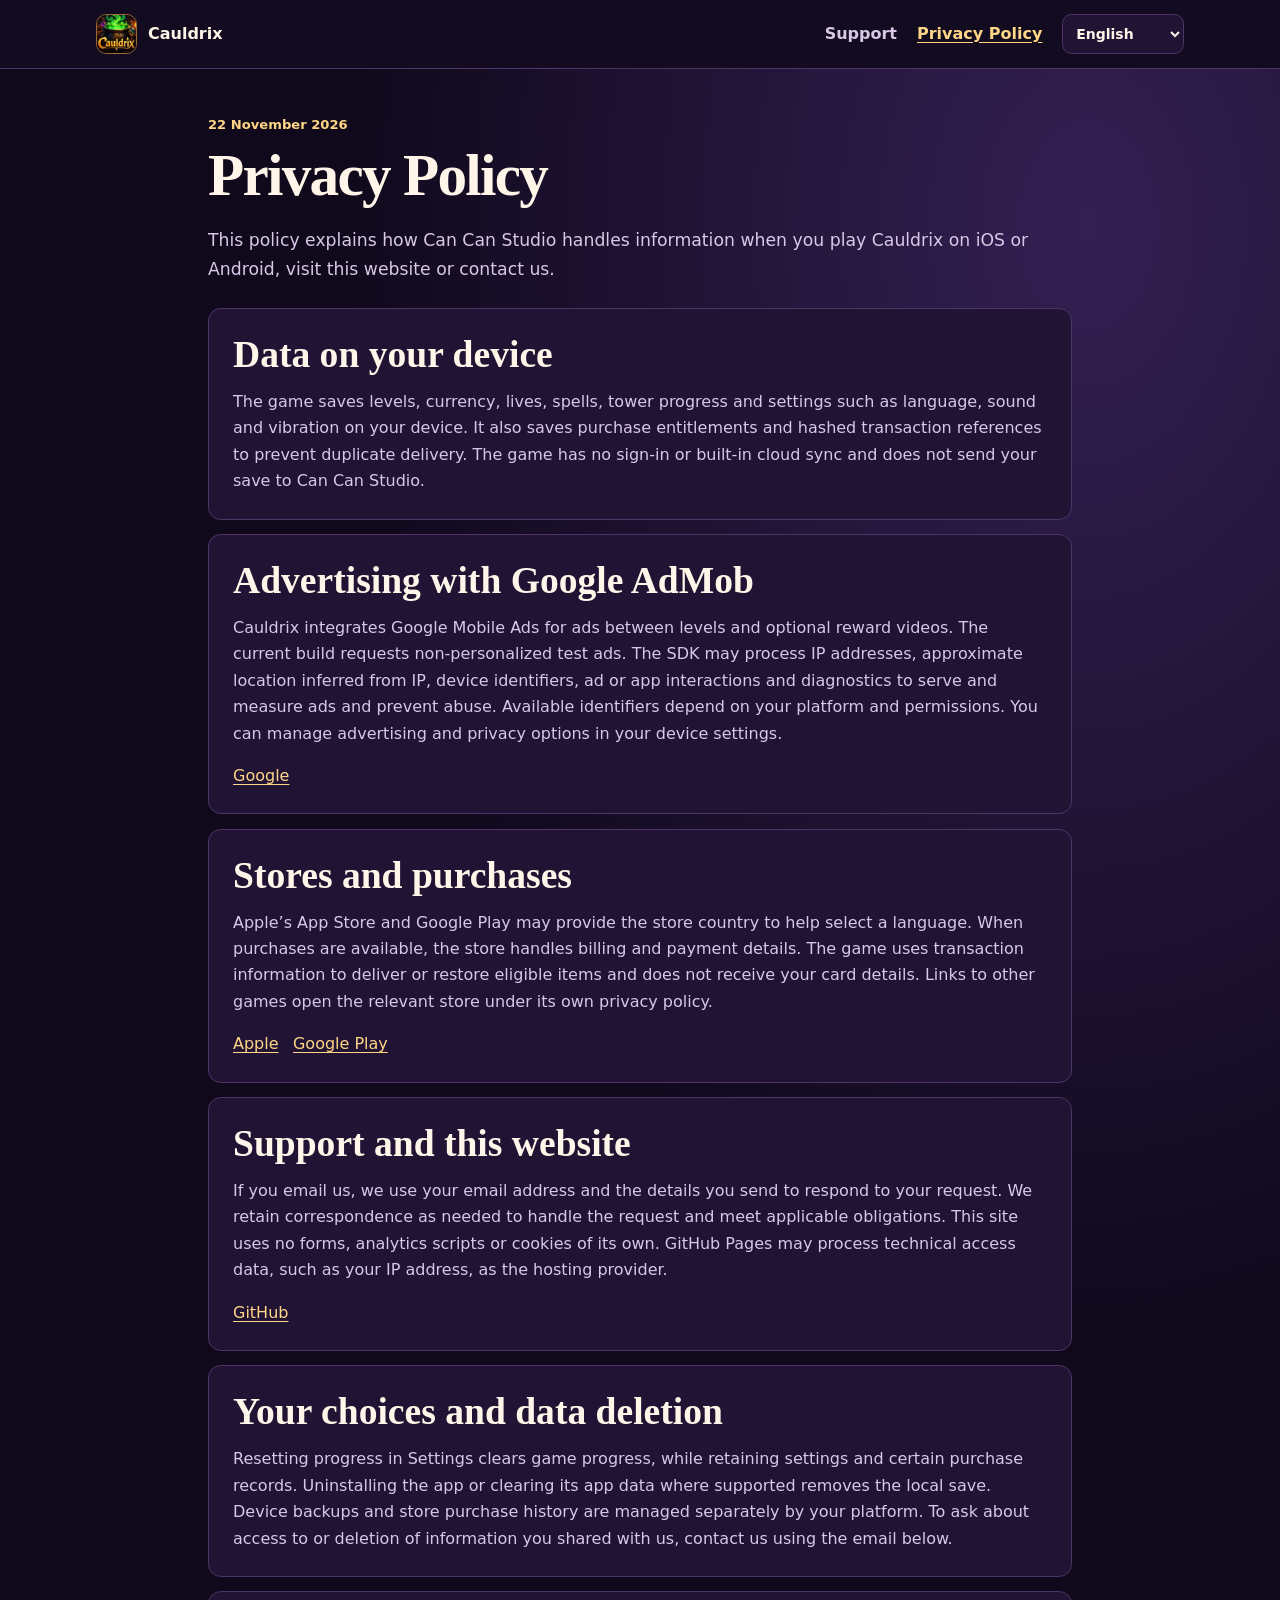
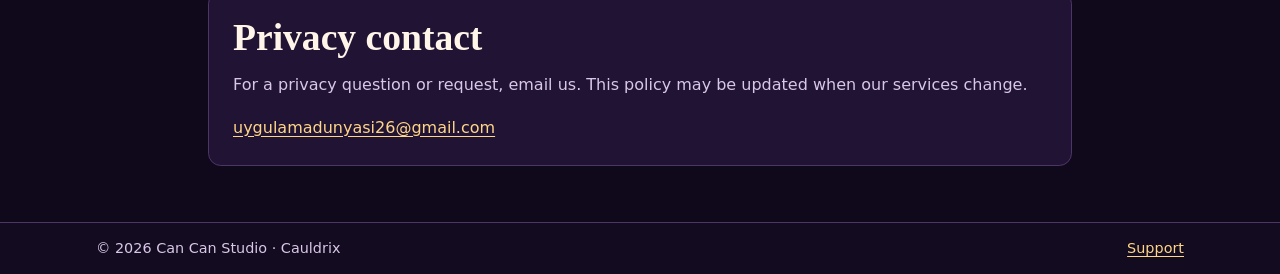
==== privacy.html @ 89f195bd "Add bilingual-friendly Cauldrix support site" ====
<!doctype html>
<html lang="en">
<head>
  <meta charset="utf-8">
  <meta name="viewport" content="width=device-width, initial-scale=1">
  <title>Cauldrix · Privacy Policy</title>
  <meta name="description" content="Privacy information for Cauldrix on iOS and Android and its official website.">
  <link rel="icon" href="app-icon.png" type="image/png">
  <link rel="apple-touch-icon" href="app-icon.png">
  <link rel="stylesheet" href="site.css">
  <script defer src="site.js"></script>
</head>
<body>
  <header>
    <div class="frame bar">
      <a class="brand" href="./"><img src="app-icon.png" width="192" height="192" alt=""><span>Cauldrix</span></a>
      <nav class="nav">
        <a data-link="support" href="./">Support</a> <a data-link="privacy" href="privacy.html" aria-current="page">Privacy Policy</a>
        <select id="language" aria-label="Language" hidden>
          <option lang="en" value="en">English</option>
          <option lang="tr" value="tr">Türkçe</option>
          <option lang="de" value="de">Deutsch</option>
          <option lang="es" value="es">Español</option>
          <option lang="fr" value="fr">Français</option>
          <option lang="pt" value="pt">Português</option>
          <option lang="ru" value="ru">Русский</option>
          <option lang="it" value="it">Italiano</option>
          <option lang="ja" value="ja">日本語</option>
        </select>
      </nav>
    </div>
    <noscript><nav class="frame no-script-languages"><a href="#en" lang="en">English</a> <a href="#tr" lang="tr">Türkçe</a> <a href="#de" lang="de">Deutsch</a> <a href="#es" lang="es">Español</a> <a href="#fr" lang="fr">Français</a> <a href="#pt" lang="pt">Português</a> <a href="#ru" lang="ru">Русский</a> <a href="#it" lang="it">Italiano</a> <a href="#ja" lang="ja">日本語</a></nav></noscript>
  </header>
  <main class="frame">
    <article class="policy" id="en" lang="en" data-language="en" data-title="Cauldrix · Privacy Policy" data-language-label="Language" data-support="Support" data-privacy="Privacy Policy">
      <time class="studio" datetime="2026-11-22">22 November 2026</time>
      <h1>Privacy Policy</h1>
      <p class="policy-intro">This policy explains how Can Can Studio handles information when you play Cauldrix on iOS or Android, visit this website or contact us.</p>
      <div class="policy-stack">
        <section class="card">
          <h2>Data on your device</h2>
          <p>The game saves levels, currency, lives, spells, tower progress and settings such as language, sound and vibration on your device. It also saves purchase entitlements and hashed transaction references to prevent duplicate delivery. The game has no sign-in or built-in cloud sync and does not send your save to Can Can Studio.</p>
        </section>
        <section class="card">
          <h2>Advertising with Google AdMob</h2>
          <p>Cauldrix integrates Google Mobile Ads for ads between levels and optional reward videos. The current build requests non-personalized test ads. The SDK may process IP addresses, approximate location inferred from IP, device identifiers, ad or app interactions and diagnostics to serve and measure ads and prevent abuse. Available identifiers depend on your platform and permissions. You can manage advertising and privacy options in your device settings.</p>
          <ul class="providers"><li><a href="https://policies.google.com/privacy">Google</a></li></ul>
        </section>
        <section class="card">
          <h2>Stores and purchases</h2>
          <p>Apple’s App Store and Google Play may provide the store country to help select a language. When purchases are available, the store handles billing and payment details. The game uses transaction information to deliver or restore eligible items and does not receive your card details. Links to other games open the relevant store under its own privacy policy.</p>
          <ul class="providers"><li><a href="https://www.apple.com/legal/privacy/">Apple</a></li><li><a href="https://policies.google.com/privacy">Google Play</a></li></ul>
        </section>
        <section class="card">
          <h2>Support and this website</h2>
          <p>If you email us, we use your email address and the details you send to respond to your request. We retain correspondence as needed to handle the request and meet applicable obligations. This site uses no forms, analytics scripts or cookies of its own. GitHub Pages may process technical access data, such as your IP address, as the hosting provider.</p>
          <ul class="providers"><li><a href="https://docs.github.com/en/site-policy/privacy-policies/github-general-privacy-statement">GitHub</a></li></ul>
        </section>
        <section class="card">
          <h2>Your choices and data deletion</h2>
          <p>Resetting progress in Settings clears game progress, while retaining settings and certain purchase records. Uninstalling the app or clearing its app data where supported removes the local save. Device backups and store purchase history are managed separately by your platform. To ask about access to or deletion of information you shared with us, contact us using the email below.</p>
        </section>
        <section class="card">
          <h2>Privacy contact</h2>
          <p>For a privacy question or request, email us. This policy may be updated when our services change.</p>
          <p><a href="mailto:uygulamadunyasi26@gmail.com?subject=Cauldrix%20%C2%B7%20Privacy%20Policy">uygulamadunyasi26@gmail.com</a></p>
        </section>
      </div>
    </article>
    <article class="policy" id="tr" lang="tr" data-language="tr" data-title="Cauldrix · Gizlilik Politikası" data-language-label="Dil" data-support="Destek" data-privacy="Gizlilik Politikası">
      <time class="studio" datetime="2026-11-22">22 Kasım 2026</time>
      <h1>Gizlilik Politikası</h1>
      <p class="policy-intro">Bu politika, iOS veya Android’de Cauldrix oynadığında, bu siteyi ziyaret ettiğinde ya da bize ulaştığında Can Can Studio’nun bilgileri nasıl işlediğini açıklar.</p>
      <div class="policy-stack">
        <section class="card">
          <h2>Cihazında saklanan bilgiler</h2>
          <p>Oyun seviyeleri, oyun parasını, canları, büyüleri, kule ilerlemesini ve dil, ses, titreşim gibi ayarları cihazında saklar. Aynı satın alımın iki kez verilmesini önlemek için satın alım haklarını ve özetlenmiş işlem kimliklerini de kaydeder. Oyunda oturum açma veya bulut eşitlemesi yoktur. Oyun kaydın Can Can Studio’ya gönderilmez.</p>
        </section>
        <section class="card">
          <h2>Google AdMob reklamları</h2>
          <p>Cauldrix, seviyeler arası reklamlar ve isteğe bağlı ödüllü videolar için Google Mobile Ads kullanır. Mevcut sürüm kişiselleştirilmemiş test reklamları ister. SDK, reklam sunmak, ölçmek ve kötüye kullanımı önlemek için IP adresini, IP’den tahmin edilen yaklaşık konumu, cihaz tanımlayıcılarını, reklam veya uygulama etkileşimlerini ve tanılama bilgilerini işleyebilir. Kullanılabilen tanımlayıcılar platform ve izinlere bağlıdır. Reklam ve gizlilik seçeneklerini cihaz ayarlarından yönetebilirsin.</p>
          <ul class="providers"><li><a href="https://policies.google.com/privacy">Google</a></li></ul>
        </section>
        <section class="card">
          <h2>Mağazalar ve satın alımlar</h2>
          <p>App Store ve Google Play, dil seçimi için mağaza ülkesini sağlayabilir. Satın alımlar kullanılabilir olduğunda faturalandırma ve ödeme bilgilerini ilgili mağaza işler. Oyun, uygun ürünleri teslim etmek veya geri yüklemek için işlem bilgisini kullanır ve kart bilgilerini almaz. Diğer oyunlara ait bağlantılar, kendi gizlilik politikalarını uygulayan ilgili mağazayı açar.</p>
          <ul class="providers"><li><a href="https://www.apple.com/legal/privacy/">Apple</a></li><li><a href="https://policies.google.com/privacy">Google Play</a></li></ul>
        </section>
        <section class="card">
          <h2>Destek ve bu web sitesi</h2>
          <p>Bize e-posta gönderdiğinde, adresini ve ilettiğin bilgileri talebine yanıt vermek için kullanırız. Yazışmaları talebi ele almak ve geçerli yükümlülükleri yerine getirmek için gerektiği sürece saklarız. Sitede bize ait form, analiz betiği veya çerez yoktur. Barındırma sağlayıcısı GitHub Pages, IP adresi gibi teknik erişim verilerini işleyebilir.</p>
          <ul class="providers"><li><a href="https://docs.github.com/en/site-policy/privacy-policies/github-general-privacy-statement">GitHub</a></li></ul>
        </section>
        <section class="card">
          <h2>Seçeneklerin ve verilerin silinmesi</h2>
          <p>Ayarlar’dan ilerlemeyi sıfırlamak oyun ilerlemesini siler. Ayarlar ve bazı satın alım kayıtları korunur. Uygulamayı kaldırmak veya desteklenen cihazlarda uygulama verilerini temizlemek yerel kaydı kaldırır. Cihaz yedekleri ve mağaza satın alım geçmişi platform tarafından ayrı yönetilir. Bize ilettiğin verilere erişmek ya da bunların silinmesini istemek için aşağıdaki adrese yazabilirsin.</p>
        </section>
        <section class="card">
          <h2>Gizlilik iletişimi</h2>
          <p>Gizlilikle ilgili soru ve taleplerini e-postayla iletebilirsin. Hizmetler değiştiğinde politikayı güncelleyebiliriz.</p>
          <p><a href="mailto:uygulamadunyasi26@gmail.com?subject=Cauldrix%20%C2%B7%20Gizlilik%20Politikas%C4%B1">uygulamadunyasi26@gmail.com</a></p>
        </section>
      </div>
    </article>
    <article class="policy" id="de" lang="de" data-language="de" data-title="Cauldrix · Datenschutzerklärung" data-language-label="Sprache" data-support="Support" data-privacy="Datenschutzerklärung">
      <time class="studio" datetime="2026-11-22">22. November 2026</time>
      <h1>Datenschutzerklärung</h1>
      <p class="policy-intro">Diese Erklärung beschreibt, wie Can Can Studio Informationen verarbeitet, wenn du Cauldrix für iOS oder Android nutzt, diese Website besuchst oder uns kontaktierst.</p>
      <div class="policy-stack">
        <section class="card">
          <h2>Daten auf deinem Gerät</h2>
          <p>Das Spiel speichert Level, Spielwährung, Leben, Zauber, Turmfortschritt und Einstellungen wie Sprache, Ton und Vibration auf deinem Gerät. Kaufberechtigungen und als Hash gespeicherte Transaktionskennungen verhindern doppelte Gutschriften. Das Spiel bietet keine Anmeldung oder Cloud-Synchronisation und übermittelt deinen Spielstand nicht an Can Can Studio.</p>
        </section>
        <section class="card">
          <h2>Werbung mit Google AdMob</h2>
          <p>Cauldrix nutzt Google Mobile Ads für Werbung zwischen Leveln und freiwillige Belohnungsvideos. Die aktuelle Version fordert nicht personalisierte Testanzeigen an. Das SDK kann IP-Adressen, daraus abgeleitete ungefähre Standorte, Gerätekennungen, Werbe- und App-Interaktionen sowie Diagnosedaten verarbeiten, um Werbung bereitzustellen, zu messen und Missbrauch zu verhindern. Verfügbare Kennungen hängen von Plattform und Berechtigungen ab. Werbe- und Datenschutzoptionen findest du in den Geräteeinstellungen.</p>
          <ul class="providers"><li><a href="https://policies.google.com/privacy">Google</a></li></ul>
        </section>
        <section class="card">
          <h2>Stores und Käufe</h2>
          <p>Apple App Store und Google Play können das Store-Land für die Sprachauswahl bereitstellen. Wenn Käufe verfügbar sind, verarbeitet der jeweilige Store Abrechnung und Zahlungsdaten. Das Spiel nutzt Transaktionsdaten zur Bereitstellung oder Wiederherstellung berechtigter Artikel und erhält keine Kartendaten. Links zu anderen Spielen öffnen den jeweiligen Store, für den eigene Datenschutzbestimmungen gelten.</p>
          <ul class="providers"><li><a href="https://www.apple.com/legal/privacy/">Apple</a></li><li><a href="https://policies.google.com/privacy">Google Play</a></li></ul>
        </section>
        <section class="card">
          <h2>Support und diese Website</h2>
          <p>Wenn du uns schreibst, verwenden wir deine E-Mail-Adresse und die übermittelten Angaben, um deine Anfrage zu beantworten. Wir bewahren die Korrespondenz so lange auf, wie es zur Bearbeitung und zur Erfüllung geltender Pflichten erforderlich ist. Diese Website verwendet keine eigenen Formulare, Analyse-Skripte oder Cookies. GitHub Pages kann als Hosting-Anbieter technische Zugriffsdaten wie deine IP-Adresse verarbeiten.</p>
          <ul class="providers"><li><a href="https://docs.github.com/en/site-policy/privacy-policies/github-general-privacy-statement">GitHub</a></li></ul>
        </section>
        <section class="card">
          <h2>Deine Wahlmöglichkeiten und Datenlöschung</h2>
          <p>Das Zurücksetzen in den Einstellungen löscht den Spielfortschritt. Einstellungen und bestimmte Kaufdaten bleiben erhalten. Durch Deinstallation oder, soweit möglich, Löschen der App-Daten wird der lokale Spielstand entfernt. Die Plattform verwaltet Gerätesicherungen und Kaufhistorie getrennt. Wenn du auf Informationen zugreifen möchtest, die du uns gesendet hast, oder um ihre Löschung bitten möchtest, schreib uns an die unten angegebene E-Mail-Adresse.</p>
        </section>
        <section class="card">
          <h2>Datenschutzkontakt</h2>
          <p>Schicke uns Datenschutzfragen und Anfragen per E-Mail. Wenn sich unsere Dienste ändern, können wir diese Erklärung aktualisieren.</p>
          <p><a href="mailto:uygulamadunyasi26@gmail.com?subject=Cauldrix%20%C2%B7%20Datenschutzerkl%C3%A4rung">uygulamadunyasi26@gmail.com</a></p>
        </section>
      </div>
    </article>
    <article class="policy" id="es" lang="es" data-language="es" data-title="Cauldrix · Política de privacidad" data-language-label="Idioma" data-support="Soporte" data-privacy="Política de privacidad">
      <time class="studio" datetime="2026-11-22">22 de noviembre de 2026</time>
      <h1>Política de privacidad</h1>
      <p class="policy-intro">Esta política explica cómo Can Can Studio trata la información cuando juegas a Cauldrix en iOS o Android, visitas este sitio o nos escribes.</p>
      <div class="policy-stack">
        <section class="card">
          <h2>Datos en tu dispositivo</h2>
          <p>El juego guarda en el dispositivo los niveles, la moneda, las vidas, los hechizos, el progreso de la torre y ajustes como el idioma, el sonido y la vibración. También guarda los derechos de compra y los identificadores de transacción en forma de hash para evitar entregas duplicadas. El juego no ofrece inicio de sesión ni sincronización propia en la nube y no envía tu partida a Can Can Studio.</p>
        </section>
        <section class="card">
          <h2>Publicidad con Google AdMob</h2>
          <p>Cauldrix integra Google Mobile Ads para mostrar anuncios entre niveles y vídeos opcionales con recompensa. La versión actual solicita anuncios de prueba no personalizados. El SDK puede tratar direcciones IP, ubicaciones aproximadas derivadas de la IP, identificadores del dispositivo, interacciones con anuncios o con la app y datos de diagnóstico para ofrecer y medir anuncios y prevenir abusos. Los identificadores disponibles dependen de la plataforma y de los permisos. Puedes gestionar las opciones de publicidad y privacidad en los ajustes del dispositivo.</p>
          <ul class="providers"><li><a href="https://policies.google.com/privacy">Google</a></li></ul>
        </section>
        <section class="card">
          <h2>Tiendas y compras</h2>
          <p>App Store y Google Play pueden proporcionar el país de la tienda para ayudar a elegir el idioma. Cuando hay compras disponibles, la tienda gestiona la facturación y el pago. El juego utiliza información de la transacción para entregar o restaurar los artículos correspondientes y no recibe los datos de tu tarjeta. Los enlaces a otros juegos abren la tienda correspondiente, que aplica su propia política.</p>
          <ul class="providers"><li><a href="https://www.apple.com/legal/privacy/">Apple</a></li><li><a href="https://policies.google.com/privacy">Google Play</a></li></ul>
        </section>
        <section class="card">
          <h2>Soporte y este sitio web</h2>
          <p>Si nos escribes, usamos tu dirección de correo y los datos que nos envías para responder. Conservamos la correspondencia el tiempo necesario para gestionar la solicitud y cumplir las obligaciones aplicables. Este sitio no usa formularios, scripts de análisis ni cookies propios. GitHub Pages puede tratar datos técnicos de acceso, como tu dirección IP, como proveedor de alojamiento.</p>
          <ul class="providers"><li><a href="https://docs.github.com/en/site-policy/privacy-policies/github-general-privacy-statement">GitHub</a></li></ul>
        </section>
        <section class="card">
          <h2>Tus opciones y eliminación de datos</h2>
          <p>Al restablecer el progreso en Ajustes se borra el avance del juego y se conservan los ajustes y ciertos registros de compras. Desinstalar la app o borrar sus datos, cuando el dispositivo lo permite, elimina la partida local. Tu plataforma gestiona por separado las copias de seguridad y el historial de compras. Para solicitar acceso o eliminación de la información que nos enviaste, escríbenos a la dirección indicada abajo.</p>
        </section>
        <section class="card">
          <h2>Contacto de privacidad</h2>
          <p>Envíanos por correo tus preguntas o solicitudes sobre privacidad. Podemos actualizar esta política cuando cambien nuestros servicios.</p>
          <p><a href="mailto:uygulamadunyasi26@gmail.com?subject=Cauldrix%20%C2%B7%20Pol%C3%ADtica%20de%20privacidad">uygulamadunyasi26@gmail.com</a></p>
        </section>
      </div>
    </article>
    <article class="policy" id="fr" lang="fr" data-language="fr" data-title="Cauldrix · Politique de confidentialité" data-language-label="Langue" data-support="Assistance" data-privacy="Politique de confidentialité">
      <time class="studio" datetime="2026-11-22">22 novembre 2026</time>
      <h1>Politique de confidentialité</h1>
      <p class="policy-intro">Cette politique décrit comment Can Can Studio traite les informations lorsque vous jouez à Cauldrix sur iOS ou Android, consultez ce site ou nous contactez.</p>
      <div class="policy-stack">
        <section class="card">
          <h2>Données sur votre appareil</h2>
          <p>Le jeu enregistre les niveaux, la monnaie, les vies, les sorts, la progression dans la tour et les paramètres de langue, de son et de vibration sur votre appareil. Les droits acquis et les références de transaction hachées servent à éviter les livraisons en double. Le jeu n’offre ni connexion à un compte ni synchronisation intégrée dans le cloud. Votre sauvegarde reste sur votre appareil et n’est pas envoyée à Can Can Studio.</p>
        </section>
        <section class="card">
          <h2>Publicité avec Google AdMob</h2>
          <p>Cauldrix utilise Google Mobile Ads pour les publicités entre les niveaux et les vidéos récompensées facultatives. La version actuelle demande des publicités de test non personnalisées. Pour diffuser et mesurer les annonces et prévenir les abus, le SDK peut traiter les adresses IP, la position approximative déduite de l’IP, les identifiants de l’appareil, les interactions avec les annonces ou l’app et les diagnostics. Les identifiants disponibles varient selon la plateforme et les autorisations. Vous pouvez gérer les options de publicité et de confidentialité dans les réglages de l’appareil.</p>
          <ul class="providers"><li><a href="https://policies.google.com/privacy">Google</a></li></ul>
        </section>
        <section class="card">
          <h2>Boutiques et achats</h2>
          <p>L’App Store et Google Play peuvent fournir le pays de la boutique pour aider à choisir la langue. Lorsque les achats sont disponibles, la boutique gère la facturation et le paiement. Le jeu utilise les informations de transaction pour livrer ou restaurer les articles éligibles et ne reçoit pas vos coordonnées bancaires. Les liens vers d’autres jeux ouvrent la boutique concernée, qui applique sa propre politique.</p>
          <ul class="providers"><li><a href="https://www.apple.com/legal/privacy/">Apple</a></li><li><a href="https://policies.google.com/privacy">Google Play</a></li></ul>
        </section>
        <section class="card">
          <h2>Assistance et site web</h2>
          <p>Si vous nous écrivez, nous utilisons votre adresse et les informations transmises pour répondre à votre demande. Nous conservons les échanges le temps nécessaire pour traiter la demande et respecter les obligations applicables. Ce site ne propose pas de formulaire et n’utilise pas de scripts de mesure d’audience ni de cookies propres. GitHub Pages, l’hébergeur, peut traiter des données techniques de connexion, telles que votre adresse IP.</p>
          <ul class="providers"><li><a href="https://docs.github.com/en/site-policy/privacy-policies/github-general-privacy-statement">GitHub</a></li></ul>
        </section>
        <section class="card">
          <h2>Vos choix et suppression des données</h2>
          <p>La réinitialisation dans les paramètres efface la progression et conserve les réglages et certains enregistrements d’achat. La désinstallation de l’app ou l’effacement de ses données, si possible, supprime la sauvegarde locale. La plateforme gère séparément les sauvegardes de l’appareil et l’historique des achats. Pour demander l’accès aux informations transmises ou leur suppression, écrivez à l’adresse ci-dessous.</p>
        </section>
        <section class="card">
          <h2>Contact pour la confidentialité</h2>
          <p>Adressez-nous vos questions ou demandes de confidentialité par e-mail. Cette politique peut évoluer si nos services changent.</p>
          <p><a href="mailto:uygulamadunyasi26@gmail.com?subject=Cauldrix%20%C2%B7%20Politique%20de%20confidentialit%C3%A9">uygulamadunyasi26@gmail.com</a></p>
        </section>
      </div>
    </article>
    <article class="policy" id="pt" lang="pt" data-language="pt" data-title="Cauldrix · Política de Privacidade" data-language-label="Idioma" data-support="Suporte" data-privacy="Política de Privacidade">
      <time class="studio" datetime="2026-11-22">22 de novembro de 2026</time>
      <h1>Política de Privacidade</h1>
      <p class="policy-intro">Esta política explica como o Can Can Studio trata informações quando você joga Cauldrix no iOS ou Android, visita este site ou entra em contato.</p>
      <div class="policy-stack">
        <section class="card">
          <h2>Dados no seu dispositivo</h2>
          <p>O jogo salva fases, moedas, vidas, feitiços, progresso da torre e configurações de idioma, som e vibração no dispositivo. Também registra direitos de compra e identificadores de transação na forma de hash para evitar entregas duplicadas. O jogo não tem login ou sincronização própria na nuvem e não envia seu progresso ao Can Can Studio.</p>
        </section>
        <section class="card">
          <h2>Publicidade com Google AdMob</h2>
          <p>Cauldrix usa o Google Mobile Ads para anúncios entre fases e vídeos premiados opcionais. A versão atual solicita anúncios de teste não personalizados. O SDK pode tratar endereços IP, localização aproximada inferida do IP, identificadores de dispositivos, interações com anúncios ou com o aplicativo e dados de diagnóstico para veicular e medir anúncios e evitar abusos. Os identificadores disponíveis dependem da plataforma e das permissões. As configurações de publicidade e privacidade podem ser gerenciadas no dispositivo.</p>
          <ul class="providers"><li><a href="https://policies.google.com/privacy">Google</a></li></ul>
        </section>
        <section class="card">
          <h2>Lojas e compras</h2>
          <p>A App Store e o Google Play podem fornecer o país da loja para ajudar a escolher o idioma. Quando há compras disponíveis, a loja cuida da cobrança e do pagamento. O jogo usa dados da transação para entregar ou restaurar itens elegíveis e não recebe dados do seu cartão. Links para outros jogos abrem a loja correspondente, que segue sua própria política.</p>
          <ul class="providers"><li><a href="https://www.apple.com/legal/privacy/">Apple</a></li><li><a href="https://policies.google.com/privacy">Google Play</a></li></ul>
        </section>
        <section class="card">
          <h2>Suporte e este site</h2>
          <p>Se você nos enviar um e-mail, usamos seu endereço e os dados enviados para responder à solicitação. Mantemos a correspondência pelo tempo necessário para atender ao pedido e cumprir as obrigações aplicáveis. O site não usa formulários, scripts de análise ou cookies próprios. O GitHub Pages pode tratar dados técnicos de acesso, como o endereço IP, na função de provedor de hospedagem.</p>
          <ul class="providers"><li><a href="https://docs.github.com/en/site-policy/privacy-policies/github-general-privacy-statement">GitHub</a></li></ul>
        </section>
        <section class="card">
          <h2>Suas opções e exclusão de dados</h2>
          <p>Redefinir o progresso nas Configurações apaga o avanço no jogo e preserva as configurações e determinados registros de compras. Desinstalar o jogo ou limpar seus dados, quando possível, remove o salvamento local. Sua plataforma gerencia separadamente backups do dispositivo e histórico de compras. Para solicitar acesso ou exclusão dos dados que você nos enviou, escreva ao endereço abaixo.</p>
        </section>
        <section class="card">
          <h2>Contato sobre privacidade</h2>
          <p>Envie dúvidas ou solicitações sobre privacidade por e-mail. Podemos atualizar a política se nossos serviços mudarem.</p>
          <p><a href="mailto:uygulamadunyasi26@gmail.com?subject=Cauldrix%20%C2%B7%20Pol%C3%ADtica%20de%20Privacidade">uygulamadunyasi26@gmail.com</a></p>
        </section>
      </div>
    </article>
    <article class="policy" id="ru" lang="ru" data-language="ru" data-title="Cauldrix · Политика конфиденциальности" data-language-label="Язык" data-support="Поддержка" data-privacy="Политика конфиденциальности">
      <time class="studio" datetime="2026-11-22">22 ноября 2026 г.</time>
      <h1>Политика конфиденциальности</h1>
      <p class="policy-intro">В этой политике описано, как Can Can Studio обрабатывает информацию, когда вы играете в Cauldrix на iOS или Android, посещаете сайт или пишете нам.</p>
      <div class="policy-stack">
        <section class="card">
          <h2>Данные на вашем устройстве</h2>
          <p>Игра хранит на устройстве уровни, игровую валюту, жизни, заклинания, прогресс в башне, язык, звук и вибрацию. Чтобы не выдавать покупки повторно, она сохраняет права на покупки и хеши идентификаторов транзакций. Игра не требует входа, не имеет встроенной облачной синхронизации и не отправляет ваш прогресс в Can Can Studio.</p>
        </section>
        <section class="card">
          <h2>Реклама Google AdMob</h2>
          <p>Cauldrix использует Google Mobile Ads для рекламы между уровнями и необязательных видео с наградами. Текущая версия запрашивает неперсонализированную тестовую рекламу. Для показа и оценки рекламы, а также предотвращения злоупотреблений SDK может обрабатывать IP-адрес, приблизительное местоположение по IP, идентификаторы устройств, взаимодействия с приложением и рекламой и диагностические данные. Доступность идентификаторов зависит от платформы и разрешений. Рекламные настройки и параметры конфиденциальности можно изменить на устройстве.</p>
          <ul class="providers"><li><a href="https://policies.google.com/privacy">Google</a></li></ul>
        </section>
        <section class="card">
          <h2>Магазины и покупки</h2>
          <p>App Store и Google Play могут предоставить сведения о стране магазина, чтобы выбрать язык. Когда покупки доступны, магазин обрабатывает оплату. Игра использует сведения о транзакции для выдачи или восстановления подходящих покупок и не получает данные вашей карты. Ссылки на другие игры открывают соответствующий магазин, к которому применяются его правила конфиденциальности.</p>
          <ul class="providers"><li><a href="https://www.apple.com/legal/privacy/">Apple</a></li><li><a href="https://policies.google.com/privacy">Google Play</a></li></ul>
        </section>
        <section class="card">
          <h2>Поддержка и этот сайт</h2>
          <p>Когда вы пишете нам, мы используем ваш адрес и присланные сведения, чтобы ответить на запрос. Переписка хранится столько, сколько нужно для обработки запроса и выполнения применимых обязательств. У сайта нет собственных форм, скриптов аналитики или файлов cookie. Хостинг GitHub Pages может обрабатывать технические сведения о доступе, например IP-адрес.</p>
          <ul class="providers"><li><a href="https://docs.github.com/en/site-policy/privacy-policies/github-general-privacy-statement">GitHub</a></li></ul>
        </section>
        <section class="card">
          <h2>Ваши возможности и удаление данных</h2>
          <p>Сброс в настройках удаляет игровой прогресс, сохраняя настройки и некоторые сведения о покупках. Удаление приложения или очистка его данных, если она доступна, удаляет локальное сохранение. Резервные копии и историю покупок ваша платформа хранит отдельно. Чтобы запросить доступ к сведениям, которые вы отправили нам, или их удаление, напишите по указанному ниже адресу.</p>
        </section>
        <section class="card">
          <h2>Вопросы конфиденциальности</h2>
          <p>Вопросы и запросы о конфиденциальности можно отправить по электронной почте. Мы можем обновлять эту политику при изменении наших услуг.</p>
          <p><a href="mailto:uygulamadunyasi26@gmail.com?subject=Cauldrix%20%C2%B7%20%D0%9F%D0%BE%D0%BB%D0%B8%D1%82%D0%B8%D0%BA%D0%B0%20%D0%BA%D0%BE%D0%BD%D1%84%D0%B8%D0%B4%D0%B5%D0%BD%D1%86%D0%B8%D0%B0%D0%BB%D1%8C%D0%BD%D0%BE%D1%81%D1%82%D0%B8">uygulamadunyasi26@gmail.com</a></p>
        </section>
      </div>
    </article>
    <article class="policy" id="it" lang="it" data-language="it" data-title="Cauldrix · Informativa sulla privacy" data-language-label="Lingua" data-support="Assistenza" data-privacy="Informativa sulla privacy">
      <time class="studio" datetime="2026-11-22">22 novembre 2026</time>
      <h1>Informativa sulla privacy</h1>
      <p class="policy-intro">Questa informativa descrive come Can Can Studio tratta le informazioni quando giochi a Cauldrix su iOS o Android, visiti questo sito o ci contatti.</p>
      <div class="policy-stack">
        <section class="card">
          <h2>Dati sul dispositivo</h2>
          <p>Il gioco salva sul dispositivo livelli, valuta, vite, incantesimi, progressi nella torre e impostazioni come lingua, audio e vibrazione. Salva anche i diritti acquisiti con gli acquisti e gli identificativi delle transazioni sotto forma di hash per evitare consegne duplicate. Il gioco non richiede un accesso, non include la sincronizzazione cloud e non invia il salvataggio a Can Can Studio.</p>
        </section>
        <section class="card">
          <h2>Pubblicità con Google AdMob</h2>
          <p>Cauldrix usa Google Mobile Ads per gli annunci tra i livelli e i video facoltativi con ricompensa. La versione attuale richiede annunci di prova non personalizzati. Per erogare e misurare gli annunci e prevenire gli abusi, l’SDK può trattare indirizzi IP, posizione approssimativa ricavata dall’IP, identificativi del dispositivo, interazioni con gli annunci o con l’app e dati diagnostici. Gli identificativi disponibili dipendono dalla piattaforma e dalle autorizzazioni. Puoi gestire le opzioni pubblicitarie e di privacy nelle impostazioni del dispositivo.</p>
          <ul class="providers"><li><a href="https://policies.google.com/privacy">Google</a></li></ul>
        </section>
        <section class="card">
          <h2>Negozio e acquisti</h2>
          <p>App Store e Google Play possono fornire il paese del negozio per scegliere la lingua. Quando gli acquisti sono disponibili, la fatturazione e il pagamento sono gestiti dal negozio. Il gioco usa i dati delle transazioni per consegnare o ripristinare gli articoli idonei e non riceve i dati della carta. I link ad altri giochi aprono il negozio corrispondente, che applica la propria informativa.</p>
          <ul class="providers"><li><a href="https://www.apple.com/legal/privacy/">Apple</a></li><li><a href="https://policies.google.com/privacy">Google Play</a></li></ul>
        </section>
        <section class="card">
          <h2>Assistenza e sito web</h2>
          <p>Quando ci scrivi, usiamo il tuo indirizzo e le informazioni che invii per rispondere. Conserviamo la corrispondenza per il tempo necessario a gestire la richiesta e rispettare gli obblighi applicabili. Il sito non usa moduli, script di analisi o cookie propri. Il servizio di hosting GitHub Pages può trattare dati tecnici di accesso come l’indirizzo IP.</p>
          <ul class="providers"><li><a href="https://docs.github.com/en/site-policy/privacy-policies/github-general-privacy-statement">GitHub</a></li></ul>
        </section>
        <section class="card">
          <h2>Le tue opzioni e la cancellazione dei dati</h2>
          <p>Il ripristino dei progressi dalle Impostazioni cancella l’avanzamento nel gioco e mantiene le impostazioni e alcuni dati di acquisto. La disinstallazione o la cancellazione dei dati dell’app, se disponibile, rimuove il salvataggio locale. La piattaforma gestisce separatamente backup e cronologia degli acquisti. Per chiedere l’accesso alle informazioni che ci hai inviato o la loro cancellazione, scrivi all’indirizzo qui sotto.</p>
        </section>
        <section class="card">
          <h2>Contatto per la privacy</h2>
          <p>Inviaci per e-mail domande o richieste sulla privacy. Possiamo aggiornare questa informativa quando cambiano i nostri servizi.</p>
          <p><a href="mailto:uygulamadunyasi26@gmail.com?subject=Cauldrix%20%C2%B7%20Informativa%20sulla%20privacy">uygulamadunyasi26@gmail.com</a></p>
        </section>
      </div>
    </article>
    <article class="policy" id="ja" lang="ja" data-language="ja" data-title="Cauldrix · プライバシーポリシー" data-language-label="言語" data-support="サポート" data-privacy="プライバシーポリシー">
      <time class="studio" datetime="2026-11-22">2026年11月22日</time>
      <h1>プライバシーポリシー</h1>
      <p class="policy-intro">このポリシーでは、iOSまたはAndroidでCauldrixをプレイする場合、このサイトを閲覧する場合、またはお問い合わせいただく場合に、Can Can Studioが情報をどのように取り扱うかを説明します。</p>
      <div class="policy-stack">
        <section class="card">
          <h2>端末に保存される情報</h2>
          <p>ゲームは、レベル、ゲーム内通貨、ライフ、魔法、塔の進行状況、言語・音・振動などの設定を端末に保存します。購入内容の二重付与を防ぐため、購入権利とハッシュ化した取引識別子も保存します。ログインやゲーム独自のクラウド同期機能はなく、保存データがCan Can Studioに送信されることはありません。</p>
        </section>
        <section class="card">
          <h2>Google AdMobによる広告</h2>
          <p>Cauldrixでは、レベル間の広告や任意の報酬付き動画にGoogle Mobile Adsを使用します。現在のバージョンはパーソナライズされていないテスト広告をリクエストします。広告配信・計測・不正防止のため、SDKがIPアドレス、IPアドレスに基づくおおよその位置、端末識別子、広告やアプリの操作に関する情報、診断情報を処理する場合があります。使用可能な識別子はプラットフォームや許可設定によります。広告やプライバシーの設定は端末で変更できます。</p>
          <ul class="providers"><li><a href="https://policies.google.com/privacy">Google</a></li></ul>
        </section>
        <section class="card">
          <h2>ストアと購入</h2>
          <p>App StoreやGoogle Playのストアの国情報を、言語の選択に使用する場合があります。購入が利用可能な場合、請求と支払いは各ストアが処理します。ゲームは対象商品の付与や復元に取引情報を使用しますが、カード情報は受け取りません。他のゲームへのリンクを開くと、各ストアのプライバシーポリシーが適用されます。</p>
          <ul class="providers"><li><a href="https://www.apple.com/legal/privacy/">Apple</a></li><li><a href="https://policies.google.com/privacy">Google Play</a></li></ul>
        </section>
        <section class="card">
          <h2>サポートとこのサイト</h2>
          <p>メールでお問い合わせいただいた場合、返信のためにメールアドレスと送信内容を使用します。対応と適用される義務の履行に必要な期間、やり取りを保存します。このサイト独自のフォーム、アクセス解析スクリプト、Cookieは使用していません。ホスティングを提供するGitHub Pagesが、IPアドレスなどのアクセスに関する技術情報を処理する場合があります。</p>
          <ul class="providers"><li><a href="https://docs.github.com/en/site-policy/privacy-policies/github-general-privacy-statement">GitHub</a></li></ul>
        </section>
        <section class="card">
          <h2>選択肢とデータの削除</h2>
          <p>設定で進行状況をリセットすると、ゲームの進行状況は消去されますが、設定や一部の購入記録は保持されます。アプリのアンインストールや、対応端末でのアプリデータの消去により、端末上の保存データが削除されます。端末のバックアップやストアの購入履歴は、各プラットフォームが別途管理します。当方に提供した情報へのアクセスや削除を希望する場合は、以下のアドレスまでご連絡ください。</p>
        </section>
        <section class="card">
          <h2>プライバシーについてのお問い合わせ</h2>
          <p>プライバシーに関するご質問やご要望はメールでお送りください。サービス内容の変更に合わせて、このポリシーを更新することがあります。</p>
          <p><a href="mailto:uygulamadunyasi26@gmail.com?subject=Cauldrix%20%C2%B7%20%E3%83%97%E3%83%A9%E3%82%A4%E3%83%90%E3%82%B7%E3%83%BC%E3%83%9D%E3%83%AA%E3%82%B7%E3%83%BC">uygulamadunyasi26@gmail.com</a></p>
        </section>
      </div>
    </article>
  </main>
  <footer>
    <div class="frame footer-bar">
      <span>© 2026 Can Can Studio · Cauldrix</span>
      <a data-link="support" href="./">Support</a>
    </div>
  </footer>
</body>
</html>
---- site.css ----
:root {
  color-scheme: dark;
  --bg: #10091c;
  --panel: #211334;
  --line: #4d3567;
  --text: #fff5e8;
  --muted: #d8c7e6;
  --gold: #ffd687;
  --dark: #29131a;
  font-family: system-ui, -apple-system, BlinkMacSystemFont, sans-serif;
}
* { box-sizing: border-box; }
body {
  margin: 0;
  background: radial-gradient(ellipse at 85% 12%, #332053, transparent 46rem), var(--bg);
  color: var(--text);
  line-height: 1.65;
}
a { color: var(--gold); text-underline-offset: .2em; }
a:hover { color: #fff1c9; }
:focus-visible { outline: 2px solid var(--gold); outline-offset: 5px; }
[hidden] { display: none !important; }
.frame { width: min(68rem, calc(100% - 2.5rem)); margin-inline: auto; }
header { background: #130b20; border-bottom: 1px solid var(--line); }
.bar, .footer-bar, .actions { display: flex; align-items: center; flex-wrap: wrap; gap: .75rem 1.25rem; }
.bar, .footer-bar { justify-content: space-between; padding-block: .85rem; }
.brand { display: inline-flex; align-items: center; gap: .7rem; font-weight: 800; color: var(--text); text-decoration: none; }
.brand img { width: 2.55rem; height: 2.55rem; border-radius: .64rem; border: 1px solid #9a6d36; }
.nav { display: flex; flex-wrap: wrap; align-items: center; gap: .5rem 1.25rem; font-weight: 650; }
.nav a { color: var(--muted); text-decoration: none; }
.nav a[aria-current=page] { color: var(--gold); text-decoration: underline; }
select {
  color: var(--text);
  background: var(--panel);
  border: 1px solid var(--line);
  border-radius: .6rem;
  font: inherit;
  font-size: .875rem;
  min-height: 2.5rem;
  padding: .35rem .55rem;
  max-width: 100%;
}
.hero {
  display: grid;
  grid-template-columns: minmax(0, 1fr) minmax(14rem, .56fr);
  align-items: center;
  gap: clamp(2rem, 7vw, 6.7rem);
  padding-block: clamp(2.4rem, 6vw, 5.5rem);
}
h1, h2, h3 { line-height: 1.17; }
h1, h2 { font-family: Georgia, 'Noto Serif JP', serif; text-wrap: balance; }
h1 { font-size: clamp(2.45rem, 6vw, 4.8rem); margin: .25rem 0 1rem; letter-spacing: -.029em; }
h1 span { display: block; color: var(--gold); }
h2 { font-size: clamp(1.55rem, 3.5vw, 2.35rem); margin: 0 0 .75rem; }
h3 { font-size: 1.24rem; margin: 0 0 .55rem; }
p { margin: 0 0 1rem; color: var(--muted); }
.hero p { max-width: 38rem; font-size: clamp(1rem, 2vw, 1.17rem); }
.studio { color: var(--gold); font-size: .82rem; font-weight: 750; }
.hero-art {
  margin: 0;
  border-radius: 1.4rem;
  overflow: hidden;
  border: 1px solid #a07849;
  width: min(100%, 20.25rem);
  justify-self: center;
  background: var(--panel);
  box-shadow: 0 12px 48px #090511bb, 0 0 2.5rem #8647ce25;
}
.hero-art img { display: block; width: 100%; height: auto; }
.actions { margin-block: 1.5rem 0; }
.button {
  display: inline-block;
  padding: .65rem 1.15rem;
  border: 1px solid #a67d54;
  border-radius: .66rem;
  background: linear-gradient(#ffe5a6, #efb85c);
  color: var(--dark);
  font-weight: 760;
  text-decoration: none;
  text-align: center;
}
.button:hover { color: var(--dark); background: #ffe8b3; }
.button.secondary { background: #28193b; color: var(--gold); border-color: #75548f; }
.button.secondary:hover { background: #392453; }
.block { margin-bottom: 3rem; scroll-margin-top: 1.5rem; }
.support-list { display: grid; gap: .65rem; }
details, .card, .contact { border: 1px solid var(--line); background: var(--panel); border-radius: .8rem; }
details { padding: .75rem 1rem; }
summary { cursor: pointer; font-weight: 700; }
summary::marker { color: var(--gold); }
details p { margin: .65rem 0 .1rem; }
.contact { border-color: #8e6a4b; padding: clamp(1rem, 4vw, 1.75rem); background: linear-gradient(125deg, #382052, #221432); }
.contact p:last-child { margin-bottom: 0; }
.contact a { overflow-wrap: anywhere; }
.policy { max-width: 54rem; margin-inline: auto; padding-block: 2.6rem 3.5rem; }
.policy h1 { font-size: clamp(2.25rem, 5vw, 3.7rem); }
.policy-intro { font-size: 1.08rem; }
.policy-stack { display: grid; gap: .9rem; margin-top: 1.55rem; }
.card { padding: clamp(1rem, 3vw, 1.5rem); }
.card p:last-child { margin: 0; }
.providers { display: flex; flex-wrap: wrap; gap: .3rem .9rem; margin: .75rem 0 0; padding: 0; list-style: none; }
footer { border-top: 1px solid var(--line); background: #130b20; color: var(--muted); font-size: .9rem; }
.no-script-languages { padding-block: .5rem; }
.no-script-languages a { margin-inline-end: .7rem; }
@media (max-width: 690px) {
  .hero { grid-template-columns: 1fr; gap: 1.5rem; }
  .hero-art { width: min(72%, 17rem); }
  .bar { gap: .45rem 1rem; }
}
@media (max-width: 365px) {
  .frame { width: calc(100% - 1.5rem); }
  .nav { gap: .45rem .75rem; }
  .actions { gap: .6rem; }
}
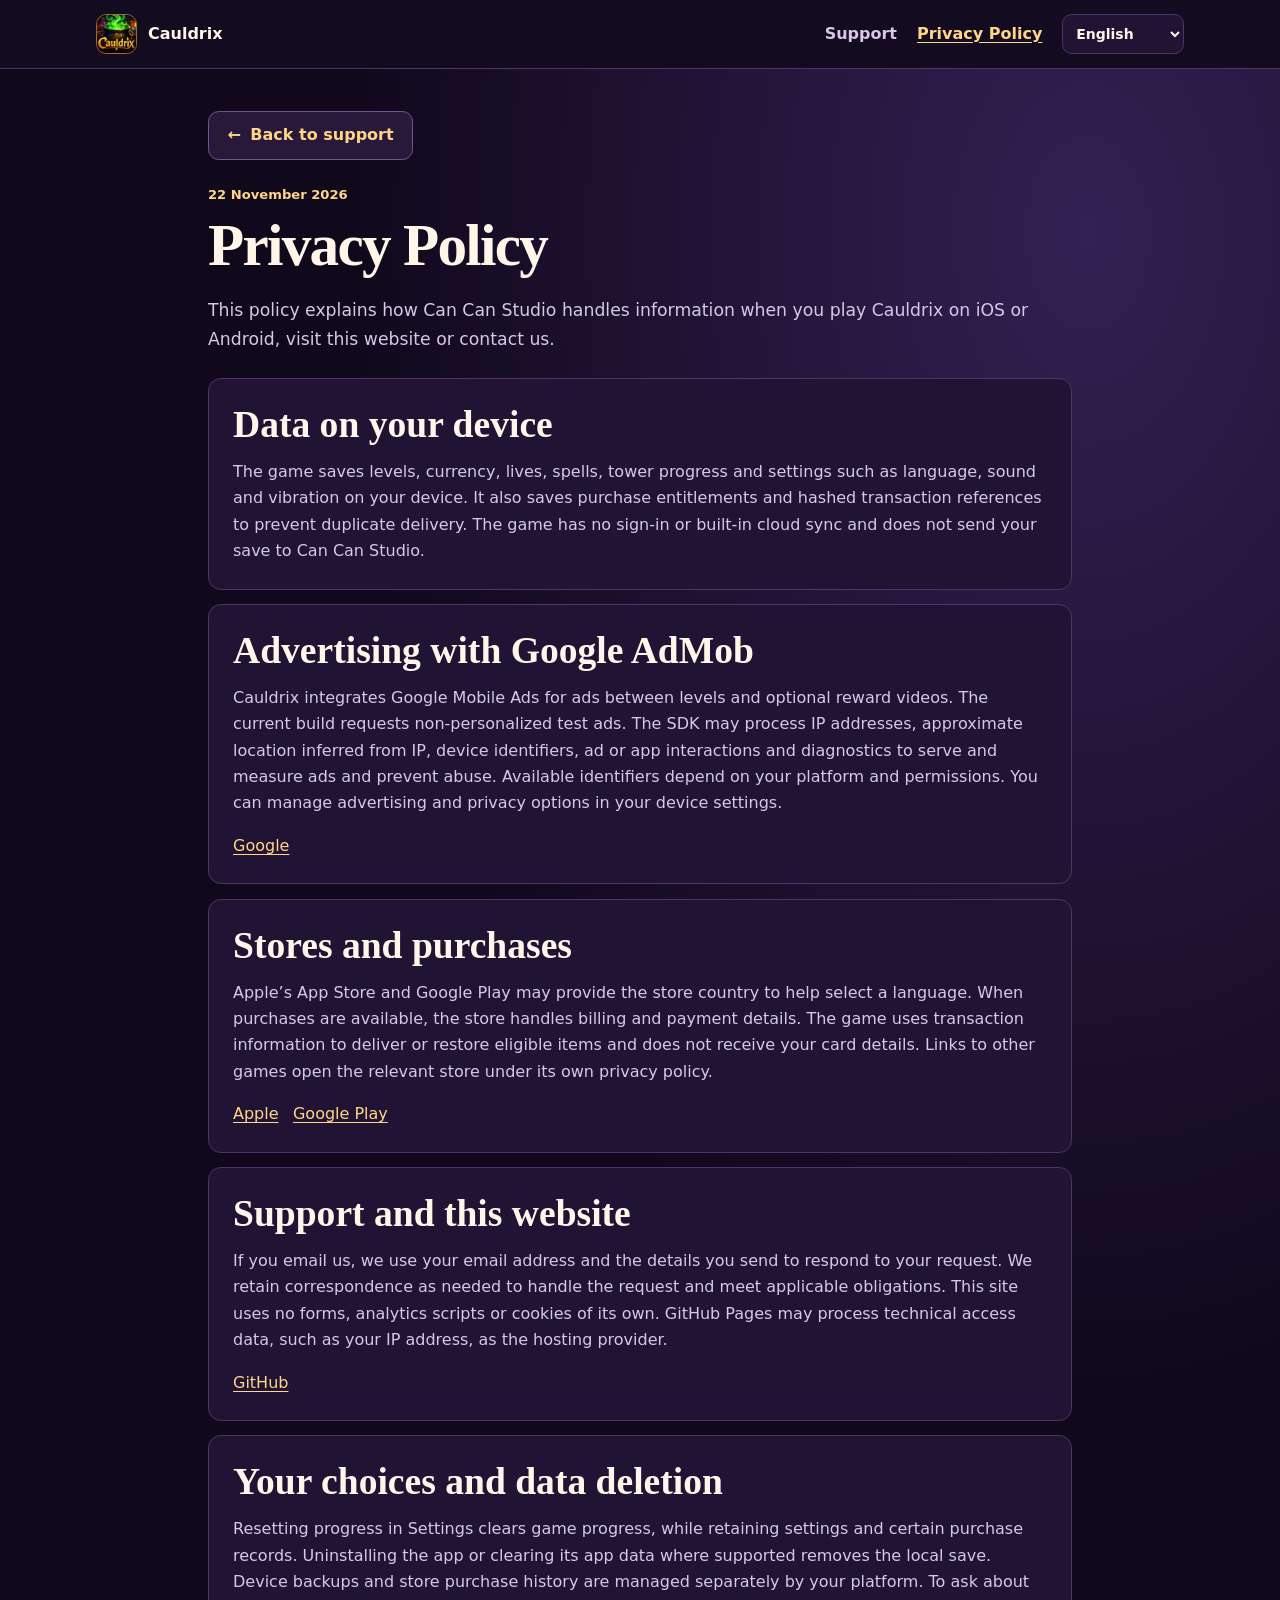
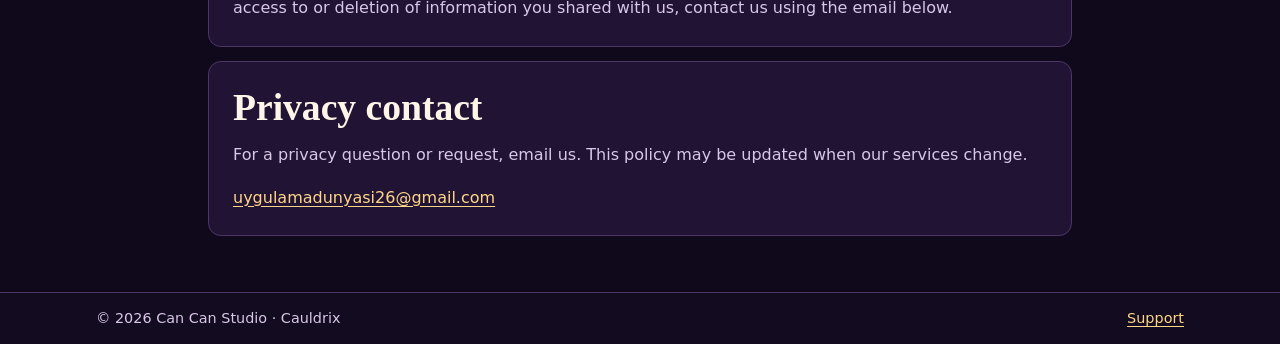
==== commit 14c083e1: "Expand gameplay guide and add privacy back link" ====
--- a/privacy.html
+++ b/privacy.html
@@ -13,7 +13,7 @@
 <body>
   <header>
     <div class="frame bar">
-      <a class="brand" href="./"><img src="app-icon.png" width="192" height="192" alt=""><span>Cauldrix</span></a>
+      <a class="brand" data-link="support" data-keep-label href="./"><img src="app-icon.png" width="192" height="192" alt=""><span>Cauldrix</span></a>
       <nav class="nav">
         <a data-link="support" href="./">Support</a> <a data-link="privacy" href="privacy.html" aria-current="page">Privacy Policy</a>
         <select id="language" aria-label="Language" hidden>
@@ -33,6 +33,7 @@
   </header>
   <main class="frame">
     <article class="policy" id="en" lang="en" data-language="en" data-title="Cauldrix · Privacy Policy" data-language-label="Language" data-support="Support" data-privacy="Privacy Policy">
+      <a class="button secondary back-button" data-link="support" data-keep-label href="./"><span aria-hidden="true">←</span> Back to support</a>
       <time class="studio" datetime="2026-11-22">22 November 2026</time>
       <h1>Privacy Policy</h1>
       <p class="policy-intro">This policy explains how Can Can Studio handles information when you play Cauldrix on iOS or Android, visit this website or contact us.</p>
@@ -68,6 +69,7 @@
       </div>
     </article>
     <article class="policy" id="tr" lang="tr" data-language="tr" data-title="Cauldrix · Gizlilik Politikası" data-language-label="Dil" data-support="Destek" data-privacy="Gizlilik Politikası">
+      <a class="button secondary back-button" data-link="support" data-keep-label href="./?lang=tr"><span aria-hidden="true">←</span> Destek sayfasına dön</a>
       <time class="studio" datetime="2026-11-22">22 Kasım 2026</time>
       <h1>Gizlilik Politikası</h1>
       <p class="policy-intro">Bu politika, iOS veya Android’de Cauldrix oynadığında, bu siteyi ziyaret ettiğinde ya da bize ulaştığında Can Can Studio’nun bilgileri nasıl işlediğini açıklar.</p>
@@ -103,6 +105,7 @@
       </div>
     </article>
     <article class="policy" id="de" lang="de" data-language="de" data-title="Cauldrix · Datenschutzerklärung" data-language-label="Sprache" data-support="Support" data-privacy="Datenschutzerklärung">
+      <a class="button secondary back-button" data-link="support" data-keep-label href="./?lang=de"><span aria-hidden="true">←</span> Zurück zum Support</a>
       <time class="studio" datetime="2026-11-22">22. November 2026</time>
       <h1>Datenschutzerklärung</h1>
       <p class="policy-intro">Diese Erklärung beschreibt, wie Can Can Studio Informationen verarbeitet, wenn du Cauldrix für iOS oder Android nutzt, diese Website besuchst oder uns kontaktierst.</p>
@@ -138,6 +141,7 @@
       </div>
     </article>
     <article class="policy" id="es" lang="es" data-language="es" data-title="Cauldrix · Política de privacidad" data-language-label="Idioma" data-support="Soporte" data-privacy="Política de privacidad">
+      <a class="button secondary back-button" data-link="support" data-keep-label href="./?lang=es"><span aria-hidden="true">←</span> Volver a soporte</a>
       <time class="studio" datetime="2026-11-22">22 de noviembre de 2026</time>
       <h1>Política de privacidad</h1>
       <p class="policy-intro">Esta política explica cómo Can Can Studio trata la información cuando juegas a Cauldrix en iOS o Android, visitas este sitio o nos escribes.</p>
@@ -173,6 +177,7 @@
       </div>
     </article>
     <article class="policy" id="fr" lang="fr" data-language="fr" data-title="Cauldrix · Politique de confidentialité" data-language-label="Langue" data-support="Assistance" data-privacy="Politique de confidentialité">
+      <a class="button secondary back-button" data-link="support" data-keep-label href="./?lang=fr"><span aria-hidden="true">←</span> Retour à l’assistance</a>
       <time class="studio" datetime="2026-11-22">22 novembre 2026</time>
       <h1>Politique de confidentialité</h1>
       <p class="policy-intro">Cette politique décrit comment Can Can Studio traite les informations lorsque vous jouez à Cauldrix sur iOS ou Android, consultez ce site ou nous contactez.</p>
@@ -208,6 +213,7 @@
       </div>
     </article>
     <article class="policy" id="pt" lang="pt" data-language="pt" data-title="Cauldrix · Política de Privacidade" data-language-label="Idioma" data-support="Suporte" data-privacy="Política de Privacidade">
+      <a class="button secondary back-button" data-link="support" data-keep-label href="./?lang=pt"><span aria-hidden="true">←</span> Voltar ao suporte</a>
       <time class="studio" datetime="2026-11-22">22 de novembro de 2026</time>
       <h1>Política de Privacidade</h1>
       <p class="policy-intro">Esta política explica como o Can Can Studio trata informações quando você joga Cauldrix no iOS ou Android, visita este site ou entra em contato.</p>
@@ -243,6 +249,7 @@
       </div>
     </article>
     <article class="policy" id="ru" lang="ru" data-language="ru" data-title="Cauldrix · Политика конфиденциальности" data-language-label="Язык" data-support="Поддержка" data-privacy="Политика конфиденциальности">
+      <a class="button secondary back-button" data-link="support" data-keep-label href="./?lang=ru"><span aria-hidden="true">←</span> Вернуться к поддержке</a>
       <time class="studio" datetime="2026-11-22">22 ноября 2026 г.</time>
       <h1>Политика конфиденциальности</h1>
       <p class="policy-intro">В этой политике описано, как Can Can Studio обрабатывает информацию, когда вы играете в Cauldrix на iOS или Android, посещаете сайт или пишете нам.</p>
@@ -278,6 +285,7 @@
       </div>
     </article>
     <article class="policy" id="it" lang="it" data-language="it" data-title="Cauldrix · Informativa sulla privacy" data-language-label="Lingua" data-support="Assistenza" data-privacy="Informativa sulla privacy">
+      <a class="button secondary back-button" data-link="support" data-keep-label href="./?lang=it"><span aria-hidden="true">←</span> Torna all’assistenza</a>
       <time class="studio" datetime="2026-11-22">22 novembre 2026</time>
       <h1>Informativa sulla privacy</h1>
       <p class="policy-intro">Questa informativa descrive come Can Can Studio tratta le informazioni quando giochi a Cauldrix su iOS o Android, visiti questo sito o ci contatti.</p>
@@ -313,6 +321,7 @@
       </div>
     </article>
     <article class="policy" id="ja" lang="ja" data-language="ja" data-title="Cauldrix · プライバシーポリシー" data-language-label="言語" data-support="サポート" data-privacy="プライバシーポリシー">
+      <a class="button secondary back-button" data-link="support" data-keep-label href="./?lang=ja"><span aria-hidden="true">←</span> サポートに戻る</a>
       <time class="studio" datetime="2026-11-22">2026年11月22日</time>
       <h1>プライバシーポリシー</h1>
       <p class="policy-intro">このポリシーでは、iOSまたはAndroidでCauldrixをプレイする場合、このサイトを閲覧する場合、またはお問い合わせいただく場合に、Can Can Studioが情報をどのように取り扱うかを説明します。</p>
--- a/site.css
+++ b/site.css
@@ -68,6 +68,26 @@
 }
 .hero-art img { display: block; width: 100%; height: auto; }
 .actions { margin-block: 1.5rem 0; }
+.metrics {
+  display: grid;
+  grid-template-columns: repeat(4, minmax(0, 1fr));
+  gap: .55rem;
+  max-width: 30rem;
+  margin: 1.5rem 0 0;
+}
+.metrics > div {
+  display: flex;
+  flex-direction: column-reverse;
+  align-items: center;
+  justify-content: flex-end;
+  background: #211432;
+  border: 1px solid var(--line);
+  border-radius: .65rem;
+  padding: .55rem .3rem;
+  text-align: center;
+}
+.metrics dt { color: var(--muted); font-size: .78rem; overflow-wrap: anywhere; }
+.metrics dd { margin: 0; font-size: 1.28rem; font-weight: 800; color: var(--gold); }
 .button {
   display: inline-block;
   padding: .65rem 1.15rem;
@@ -83,6 +103,32 @@
 .button.secondary { background: #28193b; color: var(--gold); border-color: #75548f; }
 .button.secondary:hover { background: #392453; }
 .block { margin-bottom: 3rem; scroll-margin-top: 1.5rem; }
+.game-steps, .game-features { display: grid; gap: .85rem; }
+.game-steps {
+  grid-template-columns: repeat(4, minmax(0, 1fr));
+  padding: 0;
+  list-style: none;
+  counter-reset: step;
+}
+.game-steps li { counter-increment: step; }
+.game-steps li::before {
+  content: counter(step);
+  display: grid;
+  place-items: center;
+  width: 2rem;
+  height: 2rem;
+  margin-bottom: .8rem;
+  border-radius: 50%;
+  border: 1px solid #957245;
+  color: var(--gold);
+  background: #352044;
+  font-weight: 800;
+}
+.game-features { grid-template-columns: repeat(3, minmax(0, 1fr)); }
+.feature-icon { display: block; width: 3.5rem; height: 3.5rem; object-fit: contain; margin-bottom: .65rem; }
+.chips { display: flex; flex-wrap: wrap; gap: .45rem; padding: 0; list-style: none; }
+.chips li { border: 1px solid var(--line); border-radius: 1rem; background: var(--panel); color: var(--muted); padding: .2rem .75rem; font-size: .9rem; }
+.worlds { margin-block: 1.2rem 0; }
 .support-list { display: grid; gap: .65rem; }
 details, .card, .contact { border: 1px solid var(--line); background: var(--panel); border-radius: .8rem; }
 details { padding: .75rem 1rem; }
@@ -93,6 +139,8 @@
 .contact p:last-child { margin-bottom: 0; }
 .contact a { overflow-wrap: anywhere; }
 .policy { max-width: 54rem; margin-inline: auto; padding-block: 2.6rem 3.5rem; }
+.back-button { display: table; margin-bottom: 1.3rem; }
+.back-button span { margin-inline-end: .25rem; }
 .policy h1 { font-size: clamp(2.25rem, 5vw, 3.7rem); }
 .policy-intro { font-size: 1.08rem; }
 .policy-stack { display: grid; gap: .9rem; margin-top: 1.55rem; }
@@ -106,6 +154,11 @@
   .hero { grid-template-columns: 1fr; gap: 1.5rem; }
   .hero-art { width: min(72%, 17rem); }
   .bar { gap: .45rem 1rem; }
+  .game-steps, .game-features { grid-template-columns: repeat(2, minmax(0, 1fr)); }
+}
+@media (max-width: 438px) {
+  .game-steps, .game-features { grid-template-columns: 1fr; }
+  .metrics { grid-template-columns: repeat(2, minmax(0, 1fr)); }
 }
 @media (max-width: 365px) {
   .frame { width: calc(100% - 1.5rem); }
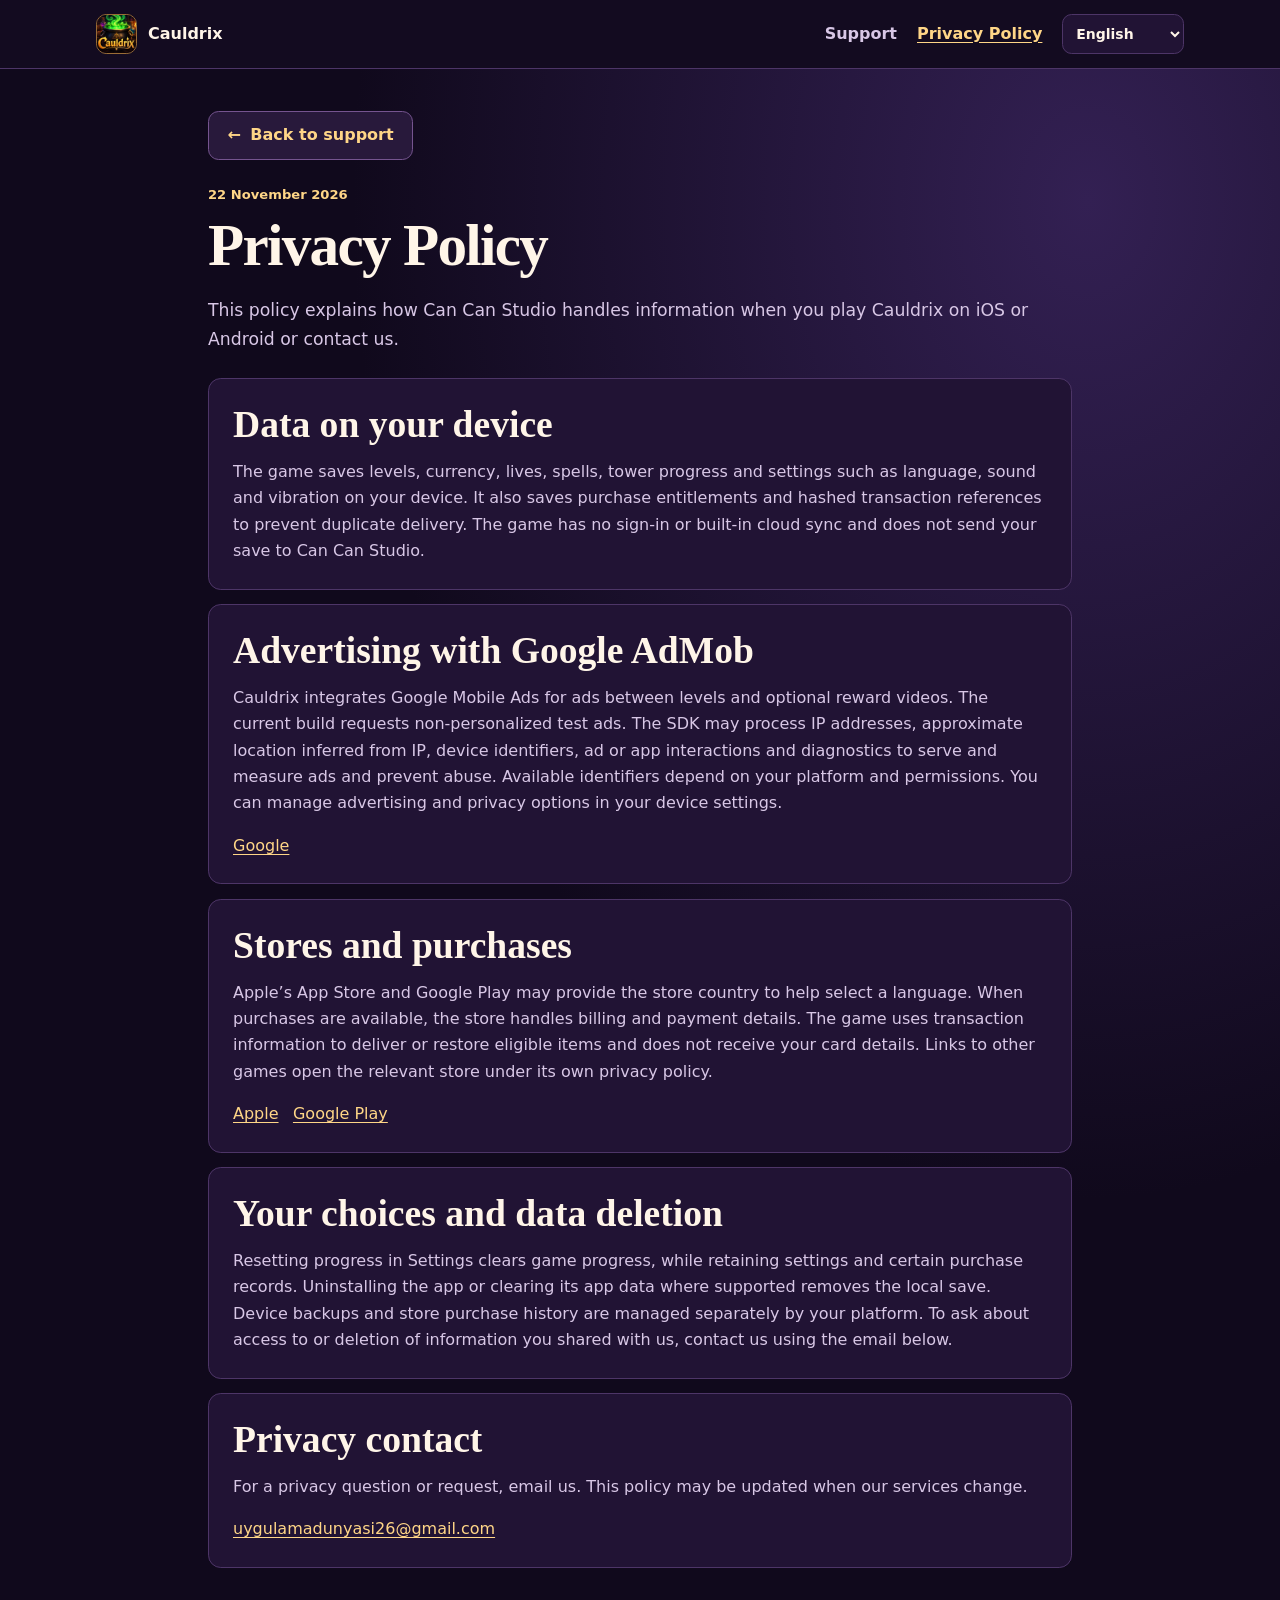
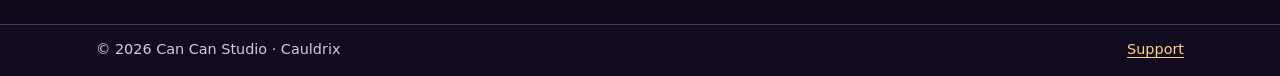
==== commit 3cb6db3f: "Remove website section from privacy policy" ====
--- a/privacy.html
+++ b/privacy.html
@@ -7,8 +7,8 @@
   <meta name="description" content="Privacy information for Cauldrix on iOS and Android and its official website.">
   <link rel="icon" href="app-icon.png" type="image/png">
   <link rel="apple-touch-icon" href="app-icon.png">
-  <link rel="stylesheet" href="site.css">
-  <script defer src="site.js"></script>
+  <link rel="stylesheet" href="site.css?v=2">
+  <script defer src="site.js?v=2"></script>
 </head>
 <body>
   <header>
@@ -36,7 +36,7 @@
       <a class="button secondary back-button" data-link="support" data-keep-label href="./"><span aria-hidden="true">←</span> Back to support</a>
       <time class="studio" datetime="2026-11-22">22 November 2026</time>
       <h1>Privacy Policy</h1>
-      <p class="policy-intro">This policy explains how Can Can Studio handles information when you play Cauldrix on iOS or Android, visit this website or contact us.</p>
+      <p class="policy-intro">This policy explains how Can Can Studio handles information when you play Cauldrix on iOS or Android or contact us.</p>
       <div class="policy-stack">
         <section class="card">
           <h2>Data on your device</h2>
@@ -51,11 +51,6 @@
           <h2>Stores and purchases</h2>
           <p>Apple’s App Store and Google Play may provide the store country to help select a language. When purchases are available, the store handles billing and payment details. The game uses transaction information to deliver or restore eligible items and does not receive your card details. Links to other games open the relevant store under its own privacy policy.</p>
           <ul class="providers"><li><a href="https://www.apple.com/legal/privacy/">Apple</a></li><li><a href="https://policies.google.com/privacy">Google Play</a></li></ul>
-        </section>
-        <section class="card">
-          <h2>Support and this website</h2>
-          <p>If you email us, we use your email address and the details you send to respond to your request. We retain correspondence as needed to handle the request and meet applicable obligations. This site uses no forms, analytics scripts or cookies of its own. GitHub Pages may process technical access data, such as your IP address, as the hosting provider.</p>
-          <ul class="providers"><li><a href="https://docs.github.com/en/site-policy/privacy-policies/github-general-privacy-statement">GitHub</a></li></ul>
         </section>
         <section class="card">
           <h2>Your choices and data deletion</h2>
@@ -72,7 +67,7 @@
       <a class="button secondary back-button" data-link="support" data-keep-label href="./?lang=tr"><span aria-hidden="true">←</span> Destek sayfasına dön</a>
       <time class="studio" datetime="2026-11-22">22 Kasım 2026</time>
       <h1>Gizlilik Politikası</h1>
-      <p class="policy-intro">Bu politika, iOS veya Android’de Cauldrix oynadığında, bu siteyi ziyaret ettiğinde ya da bize ulaştığında Can Can Studio’nun bilgileri nasıl işlediğini açıklar.</p>
+      <p class="policy-intro">Bu politika, iOS veya Android’de Cauldrix oynadığında ya da bize ulaştığında Can Can Studio’nun bilgileri nasıl işlediğini açıklar.</p>
       <div class="policy-stack">
         <section class="card">
           <h2>Cihazında saklanan bilgiler</h2>
@@ -87,11 +82,6 @@
           <h2>Mağazalar ve satın alımlar</h2>
           <p>App Store ve Google Play, dil seçimi için mağaza ülkesini sağlayabilir. Satın alımlar kullanılabilir olduğunda faturalandırma ve ödeme bilgilerini ilgili mağaza işler. Oyun, uygun ürünleri teslim etmek veya geri yüklemek için işlem bilgisini kullanır ve kart bilgilerini almaz. Diğer oyunlara ait bağlantılar, kendi gizlilik politikalarını uygulayan ilgili mağazayı açar.</p>
           <ul class="providers"><li><a href="https://www.apple.com/legal/privacy/">Apple</a></li><li><a href="https://policies.google.com/privacy">Google Play</a></li></ul>
-        </section>
-        <section class="card">
-          <h2>Destek ve bu web sitesi</h2>
-          <p>Bize e-posta gönderdiğinde, adresini ve ilettiğin bilgileri talebine yanıt vermek için kullanırız. Yazışmaları talebi ele almak ve geçerli yükümlülükleri yerine getirmek için gerektiği sürece saklarız. Sitede bize ait form, analiz betiği veya çerez yoktur. Barındırma sağlayıcısı GitHub Pages, IP adresi gibi teknik erişim verilerini işleyebilir.</p>
-          <ul class="providers"><li><a href="https://docs.github.com/en/site-policy/privacy-policies/github-general-privacy-statement">GitHub</a></li></ul>
         </section>
         <section class="card">
           <h2>Seçeneklerin ve verilerin silinmesi</h2>
@@ -108,7 +98,7 @@
       <a class="button secondary back-button" data-link="support" data-keep-label href="./?lang=de"><span aria-hidden="true">←</span> Zurück zum Support</a>
       <time class="studio" datetime="2026-11-22">22. November 2026</time>
       <h1>Datenschutzerklärung</h1>
-      <p class="policy-intro">Diese Erklärung beschreibt, wie Can Can Studio Informationen verarbeitet, wenn du Cauldrix für iOS oder Android nutzt, diese Website besuchst oder uns kontaktierst.</p>
+      <p class="policy-intro">Diese Erklärung beschreibt, wie Can Can Studio Informationen verarbeitet, wenn du Cauldrix für iOS oder Android nutzt oder uns kontaktierst.</p>
       <div class="policy-stack">
         <section class="card">
           <h2>Daten auf deinem Gerät</h2>
@@ -123,11 +113,6 @@
           <h2>Stores und Käufe</h2>
           <p>Apple App Store und Google Play können das Store-Land für die Sprachauswahl bereitstellen. Wenn Käufe verfügbar sind, verarbeitet der jeweilige Store Abrechnung und Zahlungsdaten. Das Spiel nutzt Transaktionsdaten zur Bereitstellung oder Wiederherstellung berechtigter Artikel und erhält keine Kartendaten. Links zu anderen Spielen öffnen den jeweiligen Store, für den eigene Datenschutzbestimmungen gelten.</p>
           <ul class="providers"><li><a href="https://www.apple.com/legal/privacy/">Apple</a></li><li><a href="https://policies.google.com/privacy">Google Play</a></li></ul>
-        </section>
-        <section class="card">
-          <h2>Support und diese Website</h2>
-          <p>Wenn du uns schreibst, verwenden wir deine E-Mail-Adresse und die übermittelten Angaben, um deine Anfrage zu beantworten. Wir bewahren die Korrespondenz so lange auf, wie es zur Bearbeitung und zur Erfüllung geltender Pflichten erforderlich ist. Diese Website verwendet keine eigenen Formulare, Analyse-Skripte oder Cookies. GitHub Pages kann als Hosting-Anbieter technische Zugriffsdaten wie deine IP-Adresse verarbeiten.</p>
-          <ul class="providers"><li><a href="https://docs.github.com/en/site-policy/privacy-policies/github-general-privacy-statement">GitHub</a></li></ul>
         </section>
         <section class="card">
           <h2>Deine Wahlmöglichkeiten und Datenlöschung</h2>
@@ -144,7 +129,7 @@
       <a class="button secondary back-button" data-link="support" data-keep-label href="./?lang=es"><span aria-hidden="true">←</span> Volver a soporte</a>
       <time class="studio" datetime="2026-11-22">22 de noviembre de 2026</time>
       <h1>Política de privacidad</h1>
-      <p class="policy-intro">Esta política explica cómo Can Can Studio trata la información cuando juegas a Cauldrix en iOS o Android, visitas este sitio o nos escribes.</p>
+      <p class="policy-intro">Esta política explica cómo Can Can Studio trata la información cuando juegas a Cauldrix en iOS o Android o nos escribes.</p>
       <div class="policy-stack">
         <section class="card">
           <h2>Datos en tu dispositivo</h2>
@@ -159,11 +144,6 @@
           <h2>Tiendas y compras</h2>
           <p>App Store y Google Play pueden proporcionar el país de la tienda para ayudar a elegir el idioma. Cuando hay compras disponibles, la tienda gestiona la facturación y el pago. El juego utiliza información de la transacción para entregar o restaurar los artículos correspondientes y no recibe los datos de tu tarjeta. Los enlaces a otros juegos abren la tienda correspondiente, que aplica su propia política.</p>
           <ul class="providers"><li><a href="https://www.apple.com/legal/privacy/">Apple</a></li><li><a href="https://policies.google.com/privacy">Google Play</a></li></ul>
-        </section>
-        <section class="card">
-          <h2>Soporte y este sitio web</h2>
-          <p>Si nos escribes, usamos tu dirección de correo y los datos que nos envías para responder. Conservamos la correspondencia el tiempo necesario para gestionar la solicitud y cumplir las obligaciones aplicables. Este sitio no usa formularios, scripts de análisis ni cookies propios. GitHub Pages puede tratar datos técnicos de acceso, como tu dirección IP, como proveedor de alojamiento.</p>
-          <ul class="providers"><li><a href="https://docs.github.com/en/site-policy/privacy-policies/github-general-privacy-statement">GitHub</a></li></ul>
         </section>
         <section class="card">
           <h2>Tus opciones y eliminación de datos</h2>
@@ -180,7 +160,7 @@
       <a class="button secondary back-button" data-link="support" data-keep-label href="./?lang=fr"><span aria-hidden="true">←</span> Retour à l’assistance</a>
       <time class="studio" datetime="2026-11-22">22 novembre 2026</time>
       <h1>Politique de confidentialité</h1>
-      <p class="policy-intro">Cette politique décrit comment Can Can Studio traite les informations lorsque vous jouez à Cauldrix sur iOS ou Android, consultez ce site ou nous contactez.</p>
+      <p class="policy-intro">Cette politique décrit comment Can Can Studio traite les informations lorsque vous jouez à Cauldrix sur iOS ou Android ou nous contactez.</p>
       <div class="policy-stack">
         <section class="card">
           <h2>Données sur votre appareil</h2>
@@ -195,11 +175,6 @@
           <h2>Boutiques et achats</h2>
           <p>L’App Store et Google Play peuvent fournir le pays de la boutique pour aider à choisir la langue. Lorsque les achats sont disponibles, la boutique gère la facturation et le paiement. Le jeu utilise les informations de transaction pour livrer ou restaurer les articles éligibles et ne reçoit pas vos coordonnées bancaires. Les liens vers d’autres jeux ouvrent la boutique concernée, qui applique sa propre politique.</p>
           <ul class="providers"><li><a href="https://www.apple.com/legal/privacy/">Apple</a></li><li><a href="https://policies.google.com/privacy">Google Play</a></li></ul>
-        </section>
-        <section class="card">
-          <h2>Assistance et site web</h2>
-          <p>Si vous nous écrivez, nous utilisons votre adresse et les informations transmises pour répondre à votre demande. Nous conservons les échanges le temps nécessaire pour traiter la demande et respecter les obligations applicables. Ce site ne propose pas de formulaire et n’utilise pas de scripts de mesure d’audience ni de cookies propres. GitHub Pages, l’hébergeur, peut traiter des données techniques de connexion, telles que votre adresse IP.</p>
-          <ul class="providers"><li><a href="https://docs.github.com/en/site-policy/privacy-policies/github-general-privacy-statement">GitHub</a></li></ul>
         </section>
         <section class="card">
           <h2>Vos choix et suppression des données</h2>
@@ -216,7 +191,7 @@
       <a class="button secondary back-button" data-link="support" data-keep-label href="./?lang=pt"><span aria-hidden="true">←</span> Voltar ao suporte</a>
       <time class="studio" datetime="2026-11-22">22 de novembro de 2026</time>
       <h1>Política de Privacidade</h1>
-      <p class="policy-intro">Esta política explica como o Can Can Studio trata informações quando você joga Cauldrix no iOS ou Android, visita este site ou entra em contato.</p>
+      <p class="policy-intro">Esta política explica como o Can Can Studio trata informações quando você joga Cauldrix no iOS ou Android ou entra em contato.</p>
       <div class="policy-stack">
         <section class="card">
           <h2>Dados no seu dispositivo</h2>
@@ -231,11 +206,6 @@
           <h2>Lojas e compras</h2>
           <p>A App Store e o Google Play podem fornecer o país da loja para ajudar a escolher o idioma. Quando há compras disponíveis, a loja cuida da cobrança e do pagamento. O jogo usa dados da transação para entregar ou restaurar itens elegíveis e não recebe dados do seu cartão. Links para outros jogos abrem a loja correspondente, que segue sua própria política.</p>
           <ul class="providers"><li><a href="https://www.apple.com/legal/privacy/">Apple</a></li><li><a href="https://policies.google.com/privacy">Google Play</a></li></ul>
-        </section>
-        <section class="card">
-          <h2>Suporte e este site</h2>
-          <p>Se você nos enviar um e-mail, usamos seu endereço e os dados enviados para responder à solicitação. Mantemos a correspondência pelo tempo necessário para atender ao pedido e cumprir as obrigações aplicáveis. O site não usa formulários, scripts de análise ou cookies próprios. O GitHub Pages pode tratar dados técnicos de acesso, como o endereço IP, na função de provedor de hospedagem.</p>
-          <ul class="providers"><li><a href="https://docs.github.com/en/site-policy/privacy-policies/github-general-privacy-statement">GitHub</a></li></ul>
         </section>
         <section class="card">
           <h2>Suas opções e exclusão de dados</h2>
@@ -252,7 +222,7 @@
       <a class="button secondary back-button" data-link="support" data-keep-label href="./?lang=ru"><span aria-hidden="true">←</span> Вернуться к поддержке</a>
       <time class="studio" datetime="2026-11-22">22 ноября 2026 г.</time>
       <h1>Политика конфиденциальности</h1>
-      <p class="policy-intro">В этой политике описано, как Can Can Studio обрабатывает информацию, когда вы играете в Cauldrix на iOS или Android, посещаете сайт или пишете нам.</p>
+      <p class="policy-intro">В этой политике описано, как Can Can Studio обрабатывает информацию, когда вы играете в Cauldrix на iOS или Android или пишете нам.</p>
       <div class="policy-stack">
         <section class="card">
           <h2>Данные на вашем устройстве</h2>
@@ -267,11 +237,6 @@
           <h2>Магазины и покупки</h2>
           <p>App Store и Google Play могут предоставить сведения о стране магазина, чтобы выбрать язык. Когда покупки доступны, магазин обрабатывает оплату. Игра использует сведения о транзакции для выдачи или восстановления подходящих покупок и не получает данные вашей карты. Ссылки на другие игры открывают соответствующий магазин, к которому применяются его правила конфиденциальности.</p>
           <ul class="providers"><li><a href="https://www.apple.com/legal/privacy/">Apple</a></li><li><a href="https://policies.google.com/privacy">Google Play</a></li></ul>
-        </section>
-        <section class="card">
-          <h2>Поддержка и этот сайт</h2>
-          <p>Когда вы пишете нам, мы используем ваш адрес и присланные сведения, чтобы ответить на запрос. Переписка хранится столько, сколько нужно для обработки запроса и выполнения применимых обязательств. У сайта нет собственных форм, скриптов аналитики или файлов cookie. Хостинг GitHub Pages может обрабатывать технические сведения о доступе, например IP-адрес.</p>
-          <ul class="providers"><li><a href="https://docs.github.com/en/site-policy/privacy-policies/github-general-privacy-statement">GitHub</a></li></ul>
         </section>
         <section class="card">
           <h2>Ваши возможности и удаление данных</h2>
@@ -288,7 +253,7 @@
       <a class="button secondary back-button" data-link="support" data-keep-label href="./?lang=it"><span aria-hidden="true">←</span> Torna all’assistenza</a>
       <time class="studio" datetime="2026-11-22">22 novembre 2026</time>
       <h1>Informativa sulla privacy</h1>
-      <p class="policy-intro">Questa informativa descrive come Can Can Studio tratta le informazioni quando giochi a Cauldrix su iOS o Android, visiti questo sito o ci contatti.</p>
+      <p class="policy-intro">Questa informativa descrive come Can Can Studio tratta le informazioni quando giochi a Cauldrix su iOS o Android o ci contatti.</p>
       <div class="policy-stack">
         <section class="card">
           <h2>Dati sul dispositivo</h2>
@@ -303,11 +268,6 @@
           <h2>Negozio e acquisti</h2>
           <p>App Store e Google Play possono fornire il paese del negozio per scegliere la lingua. Quando gli acquisti sono disponibili, la fatturazione e il pagamento sono gestiti dal negozio. Il gioco usa i dati delle transazioni per consegnare o ripristinare gli articoli idonei e non riceve i dati della carta. I link ad altri giochi aprono il negozio corrispondente, che applica la propria informativa.</p>
           <ul class="providers"><li><a href="https://www.apple.com/legal/privacy/">Apple</a></li><li><a href="https://policies.google.com/privacy">Google Play</a></li></ul>
-        </section>
-        <section class="card">
-          <h2>Assistenza e sito web</h2>
-          <p>Quando ci scrivi, usiamo il tuo indirizzo e le informazioni che invii per rispondere. Conserviamo la corrispondenza per il tempo necessario a gestire la richiesta e rispettare gli obblighi applicabili. Il sito non usa moduli, script di analisi o cookie propri. Il servizio di hosting GitHub Pages può trattare dati tecnici di accesso come l’indirizzo IP.</p>
-          <ul class="providers"><li><a href="https://docs.github.com/en/site-policy/privacy-policies/github-general-privacy-statement">GitHub</a></li></ul>
         </section>
         <section class="card">
           <h2>Le tue opzioni e la cancellazione dei dati</h2>
@@ -324,7 +284,7 @@
       <a class="button secondary back-button" data-link="support" data-keep-label href="./?lang=ja"><span aria-hidden="true">←</span> サポートに戻る</a>
       <time class="studio" datetime="2026-11-22">2026年11月22日</time>
       <h1>プライバシーポリシー</h1>
-      <p class="policy-intro">このポリシーでは、iOSまたはAndroidでCauldrixをプレイする場合、このサイトを閲覧する場合、またはお問い合わせいただく場合に、Can Can Studioが情報をどのように取り扱うかを説明します。</p>
+      <p class="policy-intro">このポリシーでは、iOSまたはAndroidでCauldrixをプレイする場合、またはお問い合わせいただく場合に、Can Can Studioが情報をどのように取り扱うかを説明します。</p>
       <div class="policy-stack">
         <section class="card">
           <h2>端末に保存される情報</h2>
@@ -339,11 +299,6 @@
           <h2>ストアと購入</h2>
           <p>App StoreやGoogle Playのストアの国情報を、言語の選択に使用する場合があります。購入が利用可能な場合、請求と支払いは各ストアが処理します。ゲームは対象商品の付与や復元に取引情報を使用しますが、カード情報は受け取りません。他のゲームへのリンクを開くと、各ストアのプライバシーポリシーが適用されます。</p>
           <ul class="providers"><li><a href="https://www.apple.com/legal/privacy/">Apple</a></li><li><a href="https://policies.google.com/privacy">Google Play</a></li></ul>
-        </section>
-        <section class="card">
-          <h2>サポートとこのサイト</h2>
-          <p>メールでお問い合わせいただいた場合、返信のためにメールアドレスと送信内容を使用します。対応と適用される義務の履行に必要な期間、やり取りを保存します。このサイト独自のフォーム、アクセス解析スクリプト、Cookieは使用していません。ホスティングを提供するGitHub Pagesが、IPアドレスなどのアクセスに関する技術情報を処理する場合があります。</p>
-          <ul class="providers"><li><a href="https://docs.github.com/en/site-policy/privacy-policies/github-general-privacy-statement">GitHub</a></li></ul>
         </section>
         <section class="card">
           <h2>選択肢とデータの削除</h2>
